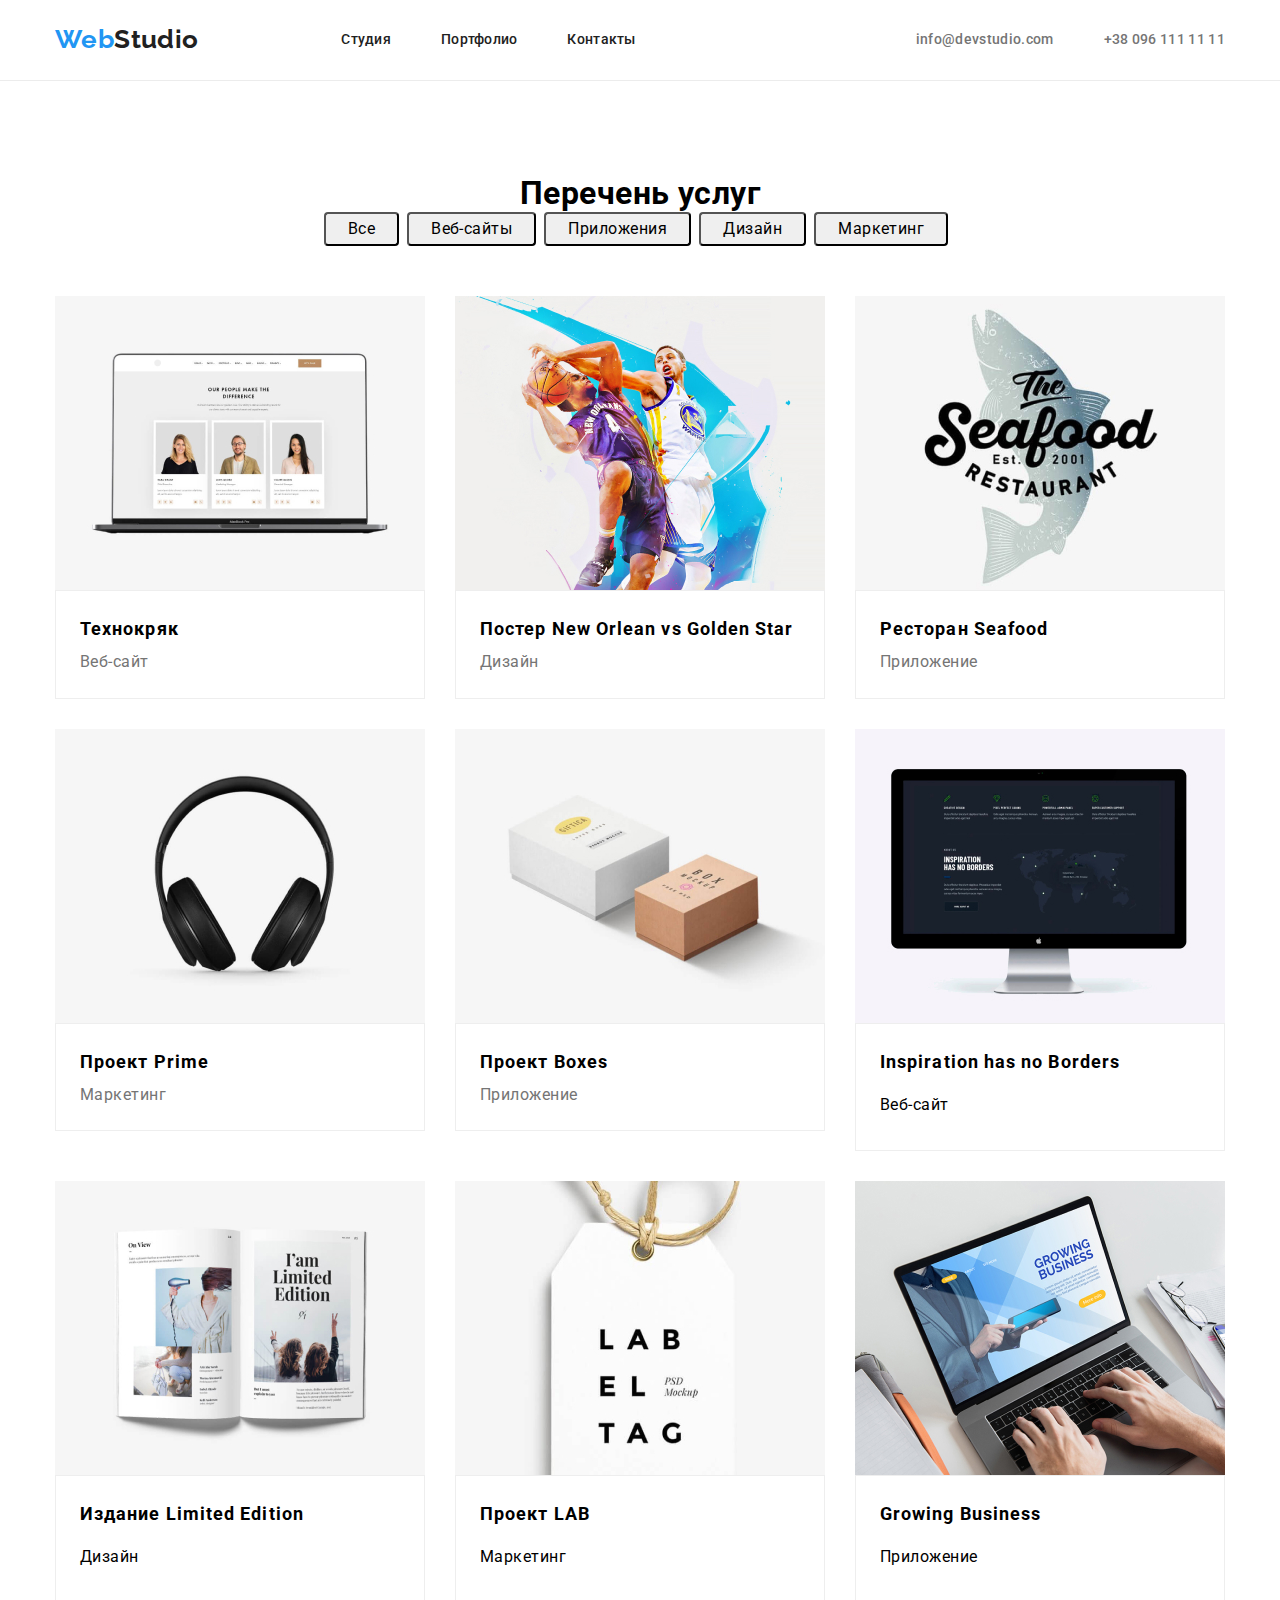
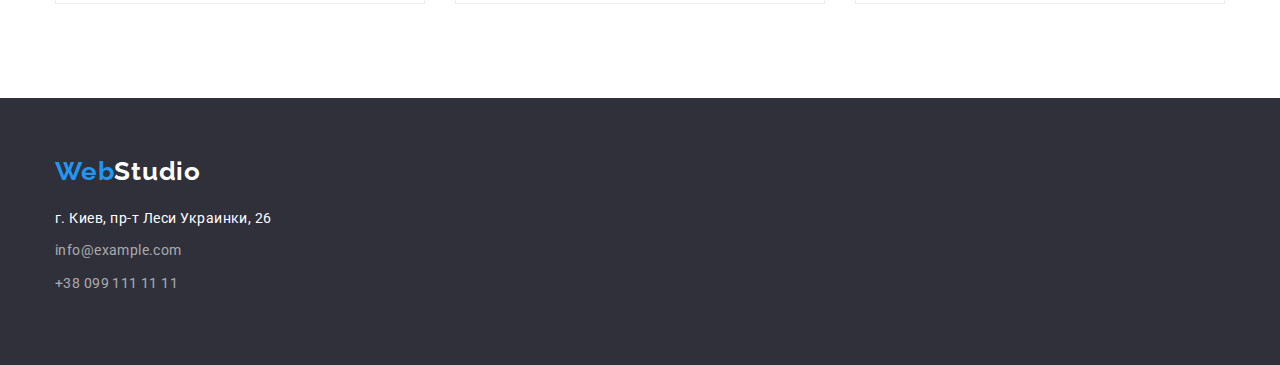
==== portfolio.html @ 9e4d769a "СКЛОНИРОВАН РЕПОЗИТОРИЙ" ====
<!DOCTYPE html>
<html lang="ru">

<head>
    <meta charset="UTF-8">
    <meta name="viewport" content="width=device-width, initial-scale=1.0">
    <title>Portfolio</title>
    <link
        href="https://fonts.googleapis.com/css2?family=Raleway:wght@700&family=Roboto:wght@400;500;700;900&display=swap"
        rel="stylesheet" />
    <link rel="stylesheet" href="./css/modern-normalize.css">
    <link rel="stylesheet" href="./css/portfolio.css">
    <link rel="stylesheet" href="./css/variables.css">
</head>

<body>
    <header class="header">
        <div class="container">
            <div class="containerheader">
                <nav class="nav-header">
                    <a href="#" class="nav-studio"><span class="span">Web</span>Studio</a>

                    <ul class="nav-list">
                        <li><a href="#" class="link">Студия</a></li>
                        <li><a href="./index.html" class="link">Портфолио</a></li>
                        <li><a href="#" class="link">Контакты</a></li>
                    </ul>
                </nav>
                <ul class="contacts">
                    <li><a href="#">info@devstudio.com</a></li>
                    <li><a href="#">+38 096 111 11 11</a></li>
                </ul>
            </div>
        </div>
    </header>

    <main>
        <section class="section-first">
            <div class="container">
                <h1 class="name">Перечень услуг</h1>
                <ul class="knopki">
                    <li><button type="button" class="button">Все</button></li>
                    <li><button type="button" class="button">Веб-сайты</button></li>
                    <li><button type="button" class="button">Приложения</button></li>
                    <li><button type="button" class="button">Дизайн</button></li>
                    <li><button type="button" class="button">Маркетинг</button></li>
                </ul>
            </div>

            <div class="container">
                <ul class="table">
                    <li class="item">
                        <article class="card">
                            <div class="card-thumb">
                                <img src="./images/tehnokryak.jpg" alt="tehnokryak" width="370" />
                            </div>

                            <div class="card-content">
                                <h2 class="table-title">Технокряк</h2>
                                <p class="card-text">Веб-сайт</p>
                            </div>
                        </article>
                    </li>
                    <li class="item">
                        <article class="card">
                            <div class="card-thumb">
                                <img src="./images/new orlean.jpg" alt="new orlean" width="370" />
                            </div>

                            <div class="card-content">
                                <h2 class="table-title">Постер New Orlean vs Golden Star</h2>
                                <p class="card-text">Дизайн</p>
                            </div>
                        </article>
                    </li>

                    <li class="item">
                        <article class="card">
                            <div class="card-thumb">
                                <img src="./images/seafood.jpg" alt="seafood" width="370" />
                            </div>

                            <div class="card-content">
                                <h2 class="table-title">Ресторан Seafood</h2>
                                <p class="card-text">Приложение</p>
                            </div>
                        </article>
                    </li>

                    <li class="item">
                        <article class="card">
                            <div class="card-thumb">
                                <img src="./images/proekt prime.jpg" alt="proekt prime" width="370" />
                            </div>

                            <div class="card-content">
                                <h2 class="table-title">Проект Prime</h2>
                                <p class="card-text">Маркетинг</p>
                            </div>
                        </article>
                    </li>

                    <li class="item">
                        <article class="card">
                            <div class="card-thumb">
                                <img src="./images/boxes.jpg" alt="boxes" width="370" />
                            </div>

                            <div class="card-content">
                                <h2 class="table-title">Проект Boxes</h2>
                                <p class="card-text">Приложение</p>
                            </div>
                        </article>
                    </li>

                    <li class="item">
                        <article class="card">
                            <div class="card-thumb">
                                <img src="./images/inspiration.jpg" alt="inspiration" width="370" />
                            </div>

                            <div class="card-content">
                                <h2 class="table-title">Inspiration has no Borders</h2>
                                <p class="paragraph">Веб-сайт</p>
                            </div>
                        </article>
                    </li>

                    <li class="item">
                        <article class="card">
                            <div class="card-thumb">
                                <img src="./images/limited.jpg" alt="limited" width="370" />
                            </div>

                            <div class="card-content">
                                <h2 class="table-title">Издание Limited Edition</h2>
                                <p class="paragraph">Дизайн</p>
                            </div>
                        </article>
                    </li>

                    <li class="item">
                        <article class="card">
                            <div class="card-thumb">
                                <img src="./images/lab.jpg" alt="lab" width="370" />
                            </div>

                            <div class="card-content">
                                <h2 class="table-title">Проект LAB</h2>
                                <p class="paragraph">Маркетинг</p>
                            </div>
                        </article>
                    </li>

                    <li class="item">
                        <article class="card">
                            <div class="card-thumb">
                                <img src="./images/growing.jpg" alt="growing" width="370" />
                            </div>

                            <div class="card-content">
                                <h2 class="table-title">Growing Business</h2>
                                <p class="paragraph">Приложение</p>
                            </div>
                        </article>
                    </li>
                </ul>
            </div>
        </section>
    </main>
    <footer class="footer">
        <div class="container-footer">
            <a href="#" class="footer-studio"><span class="span">Web</span>Studio</a>
            <address class="footer-street">
                <p class="info">
                    г. Киев, пр-т Леси Украинки, 26
                </p>
            </address>
            <address class="footer-mail">
                <p class="info">
                    <a href="mailto:info@example.com" class="mailto">info@example.com</a>
                </p>
                <p class="info">
                    <a href="tel:+380991111111" class="tel">+38 099 111 11 11</a>
                </p>
            </address>
        </div>
    </footer>
</body>

</html>
---- css/portfolio.css ----
html {
    box-sizing: border-box;
}

*,
*::before,
*::after {
    box-sizing: inherit;
}

body {
    font-family: 'Roboto', sans-serif;
    background-color: #FFFFFF;
    letter-spacing: 0.03em;
}

a {
    text-decoration: none;
} 

.container {
    width: 1200px;
    margin-left: auto;
    margin-right: auto;
    padding-left: 15px;
    padding-right: 15px;
}

.header {
    padding-top: 24px;
    padding-bottom: 25px;
    border-bottom: 1px solid #ECECEC;
}
.containerheader {
    display: flex;
    background-color:  #FFFFFF;
    letter-spacing: 0.02em;
}
a .span {
   color: #2196F3;
   font-family: 'Raleway', sans-serif;
   font-weight: 700;
   font-size: 26px;
   line-height: 1.2;
}

.nav-studio {
    color: var(--black-text);
    font-family: 'Raleway', sans-serif;
    font-weight: 700;
    font-size: 26px;
    line-height: 1.2;
    margin-right: 93px;
}

.nav-header,
.nav-list,
.contacts {
    display: flex;
    align-items: center;
}

.containerheader {
    justify-content: space-between;
    align-item: center;
    /*padding-top: 24px;*/
}
.nav-list {
    padding: 0;
    margin: 0;
}

.nav-list li {
    margin-left: 50px;
}
.contacts {
    pading: 0;
    margin: 0;
}

.contacts li:last-child{
    margin-left: 50px;
}
.link {
    font-family: 'Roboto', sans-serif;
    font-style: normal;
    font-weight: 500;
    color: var(--black-text);
    font-size: 14px;
    line-height: 1.14;
    letter-spacing: 0.02em;
}

.link:hover, 
.link:focus {
    color: var(--accent-color);
}

.contacts a {
    font-weight: 500;
    color: var(--grey-text);
    font-size: 14px;
    line-height: 1.14;
}

.contacts a:hover, 
.contacts a:focus {
    color: var(--accent-color);
}

/*.site-nav .link.current {
     color: var(--accent-color);
}
*/
.section-title {
    color:var(--black-text);
}


/*button*/
.section-first {
    padding-top: 94px;
    padding-bottom: 94px;
}
.name {
    padding: 0;
    margin: 0;
    text-align: center;
}

.knopki {
    display: flex;
    padding: 0;
    margin: 0;
    padding-bottom: 50px;
    font-weight: 500;
    font-size: 16px;
    color: var(--black-text);
    line-height: 1.6;
    justify-content: space-between;
    margin-left: auto;
    margin-right: auto;
    justify-content: center;  
}

.button {
    border-radius: 4px;
    margin-right: 8px;
    text-align: center;
    letter-spacing: 0.03em;
    padding: 6px 22px;
}
.knopki button:hover, 
.knopki button:focus {
    color: var(--accent-color);

}

.button:hover {
    curcor: pointer;
    background-color: var(--accent-color);
    color: white;
}

/*card*/
.table {
    padding: 0;
    margin: 0;

    display: flex;
    flex-wrap: wrap;

    margin-left: calc(-1 * var(--card-set-gap));
    margin-top: calc(-1 * var(--card-set-gap));
}

.table > .item {
    flex-basis: calc(100% / 3 - var(--card-set-gap));
    margin-left: var(--card-set-gap);
    margin-top: var(--card-set-gap);
}

img {
    display: block;
    max-width: 100%;
    height: auto;
}

.card-content {
    padding: 20px 24px;
     border: 1px solid #EEEEEE;
}

.table-title,
.card-text {
    margin: 0;
    padding: 0;
}
.table-title {
    font-weight: 700;
    font-size: 18px;
    line-height: 2;
    letter-spacing: 0.06em;

}

.card-text {
    /*margin-top: 4px;*/
    font-weight: 400;
    font-size: 16px;
    color: var(--grey-text);
    font-family: Roboto;
    line-height: 1.9;
}

/*footer*/
.footer {
    background-color: var(--baground-color);
    padding-bottom: 60px;
    padding-top: 58px;
}


.container-footer {
    max-width: 1200px;
    min-hight: 250px;
    margin-left: auto;
    margin-right: auto;
    padding-left: 15px;
    padding-right: 15px;
    /*padding-top: 60px;*/
}
.footer-studio,
.span {
    margin: 0;
    padding: 0;
}
.footer-studio {
    margin-top: 60px;
    font-weight: 700;
    font-size: 26px;
    line-height: 31px;
    letter-spacing: 0.03em;
    color: var(--white-text);
    font-family: Raleway, sans-serif;
}

.span {
    color: var(--accent-color);
    font-weight: 700;
    font-size: 26px;
    line-height: 31px;
    letter-spacing: 0.03em;
    font-family: Raleway, sans-serif;
}

.footer-street {
    margin-top: 20px;
    padding: 0;
    font-weight: 400;
    font-size: 14px;
    color: var(--white-text);
    line-height: 1.7;
}

.footer-street > .footer-mail:not(:last-child) {
    margin-bottom: 9px;
}

.info {
    margin: 0;
    padding: 0;
    margin-bottom: 9px;
}
.footer-mail {
    display: inline-block;
    font-style: normal;
    font-weight: 400;
    font-size: 14px;
    line-height: 1.7;
    letter-spacing: 0.03em;

}

.mailto, .tel {
    color: var(--grey-text-op06);

}
    
/*.mailto {
    margin-top: 9px;
    margin-bottom: 9px;
}
*/
/*.tel {
    margin-bottom: 60px;
}*/
---- css/variables.css ----
:root{
    --white-text: #FFFFFF;
    --grey-text: #757575;
    --grey-text-op06:rgba(255, 255, 255, 0.6);
    --black-text: #212121;
    --accent-color: #2196F3;
    --baground-color: #2F303A;
    --baground-second: #F5F4FA;
    --card-set-gap: 30px;
}
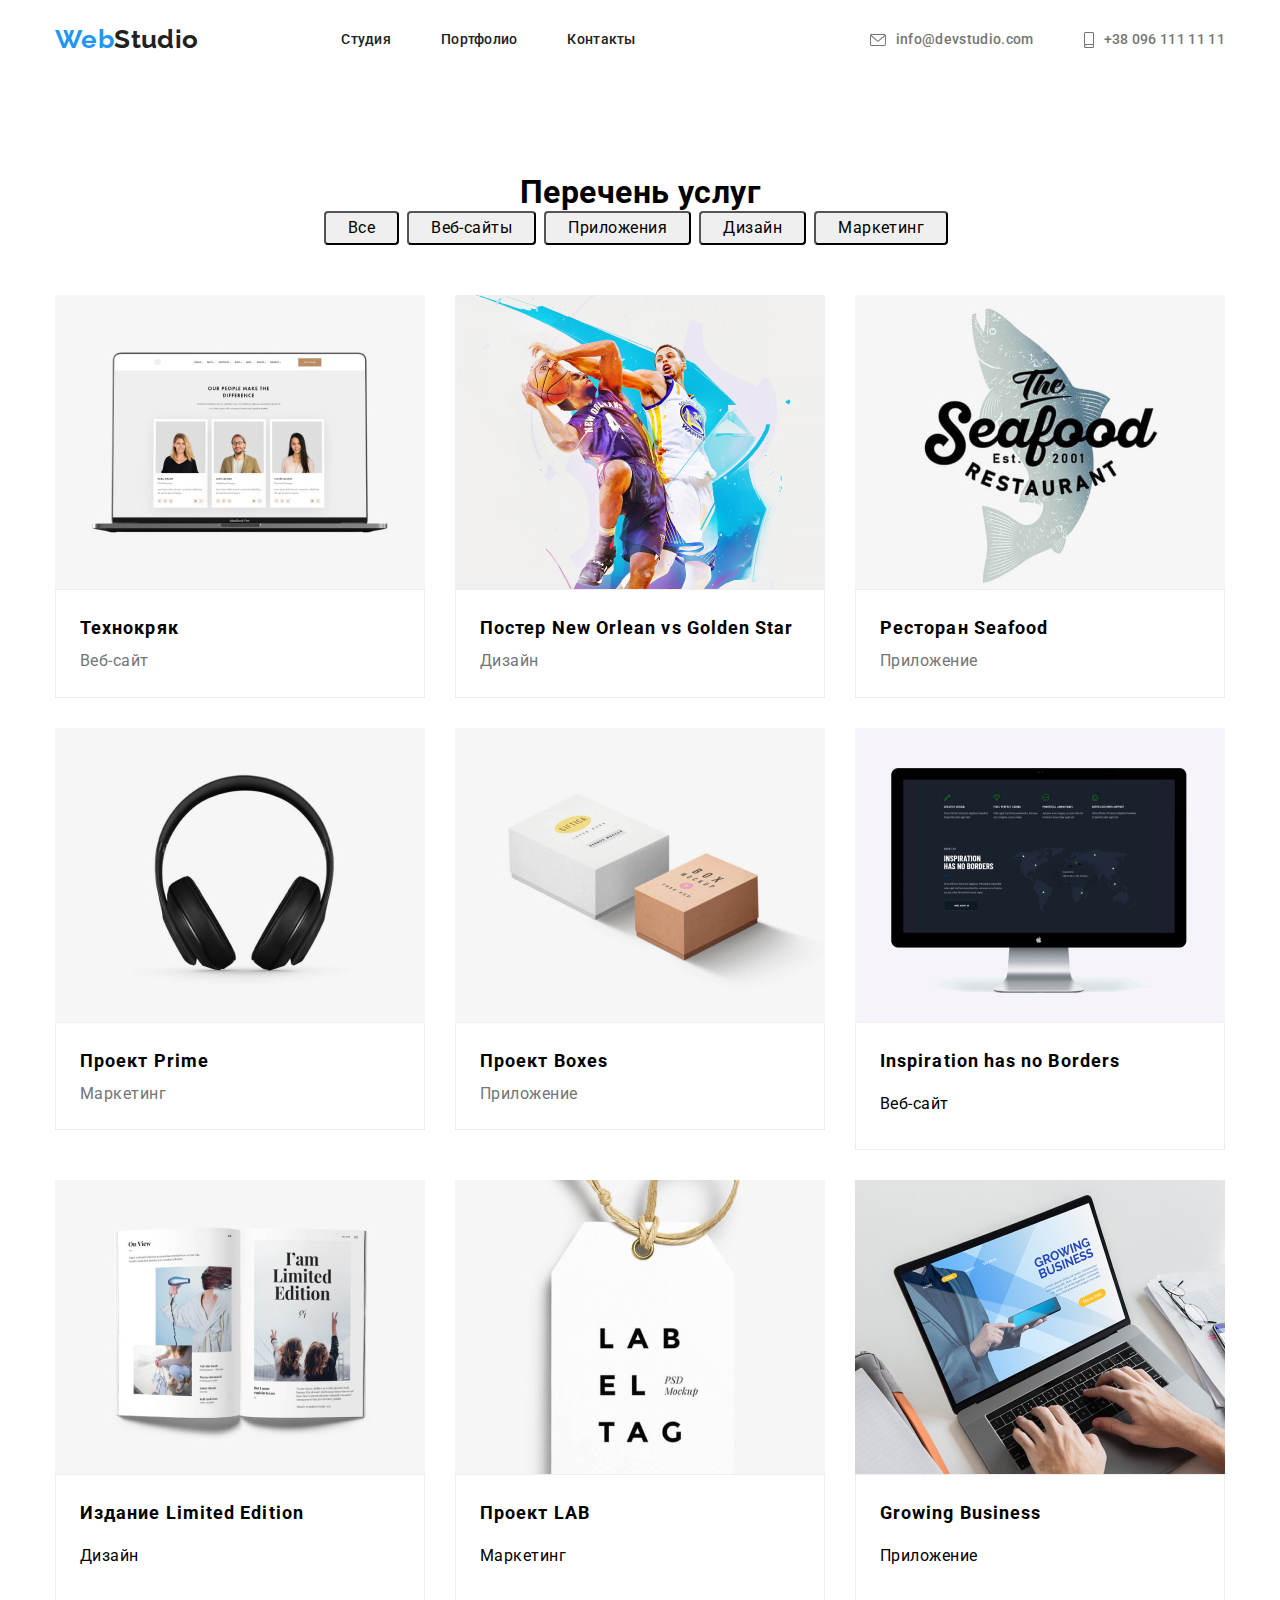
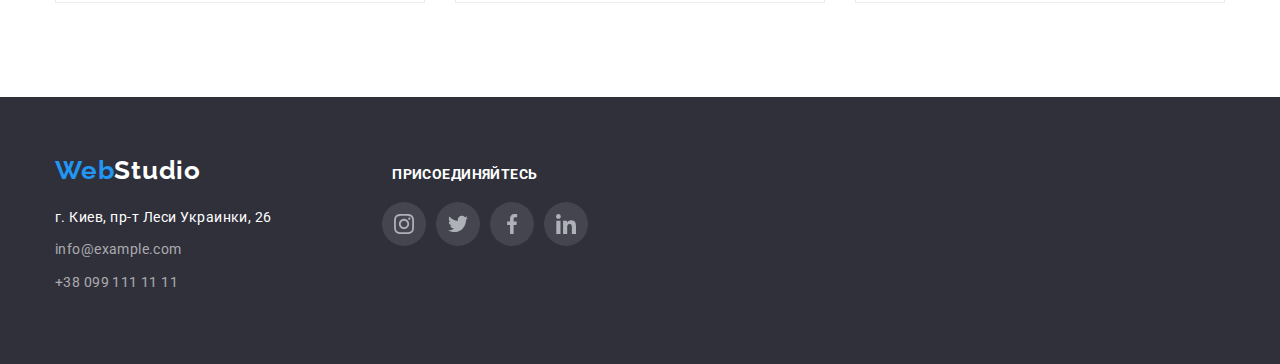
==== commit 8a7a7692: "добавление фона" ====
--- a/portfolio.html
+++ b/portfolio.html
@@ -22,13 +22,23 @@
 
                     <ul class="nav-list">
                         <li><a href="#" class="link">Студия</a></li>
-                        <li><a href="./index.html" class="link">Портфолио</a></li>
+                        <li><a href="./portfolio.html" class="link">Портфолио</a></li>
                         <li><a href="#" class="link">Контакты</a></li>
                     </ul>
                 </nav>
                 <ul class="contacts">
-                    <li><a href="#">info@devstudio.com</a></li>
-                    <li><a href="#">+38 096 111 11 11</a></li>
+                    <li class="item">
+                        <a href="mailto:info@example.com" class="mail">
+                            <svg class="icon-mail">
+                                <use href="./images/icon.svg#icon-mail"></use>
+                            </svg>info@devstudio.com</a>
+                    </li>
+                    <li class="item">
+                        <a href="tel:+380991111111" class="phone">
+                            <svg class="icon-phone">
+                                <use href="./images/icon.svg#icon-phone"></use>
+                            </svg>+38 096 111 11 11 </a>
+                    </li>
                 </ul>
             </div>
         </div>
@@ -170,20 +180,56 @@
     </main>
     <footer class="footer">
         <div class="container-footer">
-            <a href="#" class="footer-studio"><span class="span">Web</span>Studio</a>
-            <address class="footer-street">
-                <p class="info">
-                    г. Киев, пр-т Леси Украинки, 26
-                </p>
-            </address>
-            <address class="footer-mail">
-                <p class="info">
-                    <a href="mailto:info@example.com" class="mailto">info@example.com</a>
-                </p>
-                <p class="info">
-                    <a href="tel:+380991111111" class="tel">+38 099 111 11 11</a>
-                </p>
-            </address>
+            <div class="footer-contacts">
+                <a href="#" class="footer-studio"><span class="span">Web</span>Studio</a>
+                <address class="footer-street">
+                    <p class="info">
+                        г. Киев, пр-т Леси Украинки, 26
+                    </p>
+                </address>
+                <address class="footer-mail">
+                    <p class="info">
+                        <a href="mailto:info@example.com" class="mailto">info@example.com</a>
+                    </p>
+                    <p class="info">
+                        <a href="tel:+380991111111" class="tel">+38 099 111 11 11</a>
+                    </p>
+                </address>
+            </div>
+
+            <div class="add-us">
+                <h2 class="add-title">присоединяйтесь</h2>
+                <ul class="social-icons">
+                    <li>
+                        <a href="#">
+                            <svg>
+                                <use href="./images/icon.svg#icon-instagram" width="20"></use>
+                            </svg>
+                        </a>
+                    </li>
+                    <li>
+                        <a href="#">
+                            <svg>
+                                <use href="./images/icon.svg#icon-twitter" width="20"></use>
+                            </svg>
+                        </a>
+                    </li>
+                    <li>
+                        <a href="#">
+                            <svg>
+                                <use href="./images/icon.svg#icon-fb" width="20"></use>
+                            </svg>
+                        </a>
+                    </li>
+                    <li>
+                        <a href="#">
+                            <svg>
+                                <use href="./images/icon.svg#icon-in" width="20"></use>
+                            </svg>
+                        </a>
+                    </li>
+                </ul>
+            </div>
         </div>
     </footer>
 </body>
--- a/css/portfolio.css
+++ b/css/portfolio.css
@@ -29,12 +29,13 @@
 .header {
     padding-top: 24px;
     padding-bottom: 25px;
-    border-bottom: 1px solid #ECECEC;
+    /*border-bottom: 1px solid #ECECEC;*/
 }
 .containerheader {
     display: flex;
     background-color:  #FFFFFF;
     letter-spacing: 0.02em;
+    /*border-bottom: 1px solid #ECECEC;*/
 }
 a .span {
    color: #2196F3;
@@ -94,6 +95,37 @@
 .link:hover, 
 .link:focus {
     color: var(--accent-color);
+}
+.mail,
+.phone {
+    display: block;
+    display: flex;
+    align-items: center;
+}
+
+.icon-mail {
+    display: block;
+    width: 16px;
+    height: 12px;
+    margin-right: 10px;
+    fill: var(--grey-text);
+}
+
+.icon-phone {
+    display: block;
+    width: 10px;
+    height: 16px;
+    margin-right: 10px;
+    fill: var(--grey-text);
+}
+.icon-mail:hover,
+.icon-mail:focus {
+    fill: var(--accent-color);
+}
+
+.icon-phone:hover,
+.icon-phone:focus {
+    fill: var(--accent-color);
 }
 
 .contacts a {
@@ -153,6 +185,7 @@
 .knopki button:hover, 
 .knopki button:focus {
     color: var(--accent-color);
+    color: #fff;
 
 }
 
@@ -213,6 +246,12 @@
     line-height: 1.9;
 }
 
+.card:hover, 
+.card:focus {
+    box-shadow: 0px 1px 1px rgba(0, 0, 0, 0.12), 0px 4px 4px rgba(0, 0, 0, 0.06), 1px 4px 6px rgba(0, 0, 0, 0.16);
+
+}
+
 /*footer*/
 .footer {
     background-color: var(--baground-color);
@@ -228,7 +267,13 @@
     margin-right: auto;
     padding-left: 15px;
     padding-right: 15px;
-    /*padding-top: 60px;*/
+    display: flex;
+    align-items: baseline;
+}
+
+.footer-contacts {
+    max-width: 232px;
+    margin-right: 70px;
 }
 .footer-studio,
 .span {
@@ -236,7 +281,7 @@
     padding: 0;
 }
 .footer-studio {
-    margin-top: 60px;
+    /*margin-top: 60px;*/
     font-weight: 700;
     font-size: 26px;
     line-height: 31px;
@@ -287,11 +332,75 @@
 
 }
     
-/*.mailto {
+.mailto {
     margin-top: 9px;
     margin-bottom: 9px;
 }
-*/
-/*.tel {
-    margin-bottom: 60px;
-}*/+
+.add-us{
+    justify-content: center;
+    align-items: baseline; 
+    margin: 0;
+    padding: 0;
+}
+
+.add-title {
+    font-family: Roboto;
+    font-weight: 700;
+    font-size: 14px;
+    line-height: 1.14;
+    letter-spacing: 0.03em;
+    text-transform: uppercase;
+
+    color: var(--white-text);
+    justify-content: center;
+    text-align: center;
+    margin: 0;
+    padding: 0;
+    margin-bottom: 20px;
+}
+
+.social-icons {
+    display: flex;
+    justify-content: center;
+    align-items: center;
+    padding-bottom: 30px;
+}
+
+.social-icons li {
+    width: 44px;
+    height: 44px;
+}
+
+
+.social-icons a,
+.social-icons svg {
+    display: flex;
+    justify-content: center;
+    align-items: center;
+    height: inherit;
+    width: inherit;
+    fill: var( --social-color);
+}
+.social-icons li:not(:last-child) {
+    margin-right: 10px;
+}
+
+.social-icons svg {
+    padding-left: 12px;
+}
+.social-icons svg:hover,
+.social-icons svg:focus {
+    fill: var(--accent-color);
+    background-color: var(--accent-color);
+    fill: var(--white-text);
+    border-radius: 50%;
+}
+
+.social-icons a{
+    justify-content: center;
+    align-items: baseline; 
+    background-color: var(--social-icon);
+    border-radius: 50%;
+    drop-shadow: (0px 4px 4px rgba(0, 0, 0, 0.25));
+}
--- a/css/variables.css
+++ b/css/variables.css
@@ -7,4 +7,6 @@
     --baground-color: #2F303A;
     --baground-second: #F5F4FA;
     --card-set-gap: 30px;
+    --social-icon: rgba(255, 255, 255, 0.1);
+    --social-color: #AFB1B8;
 }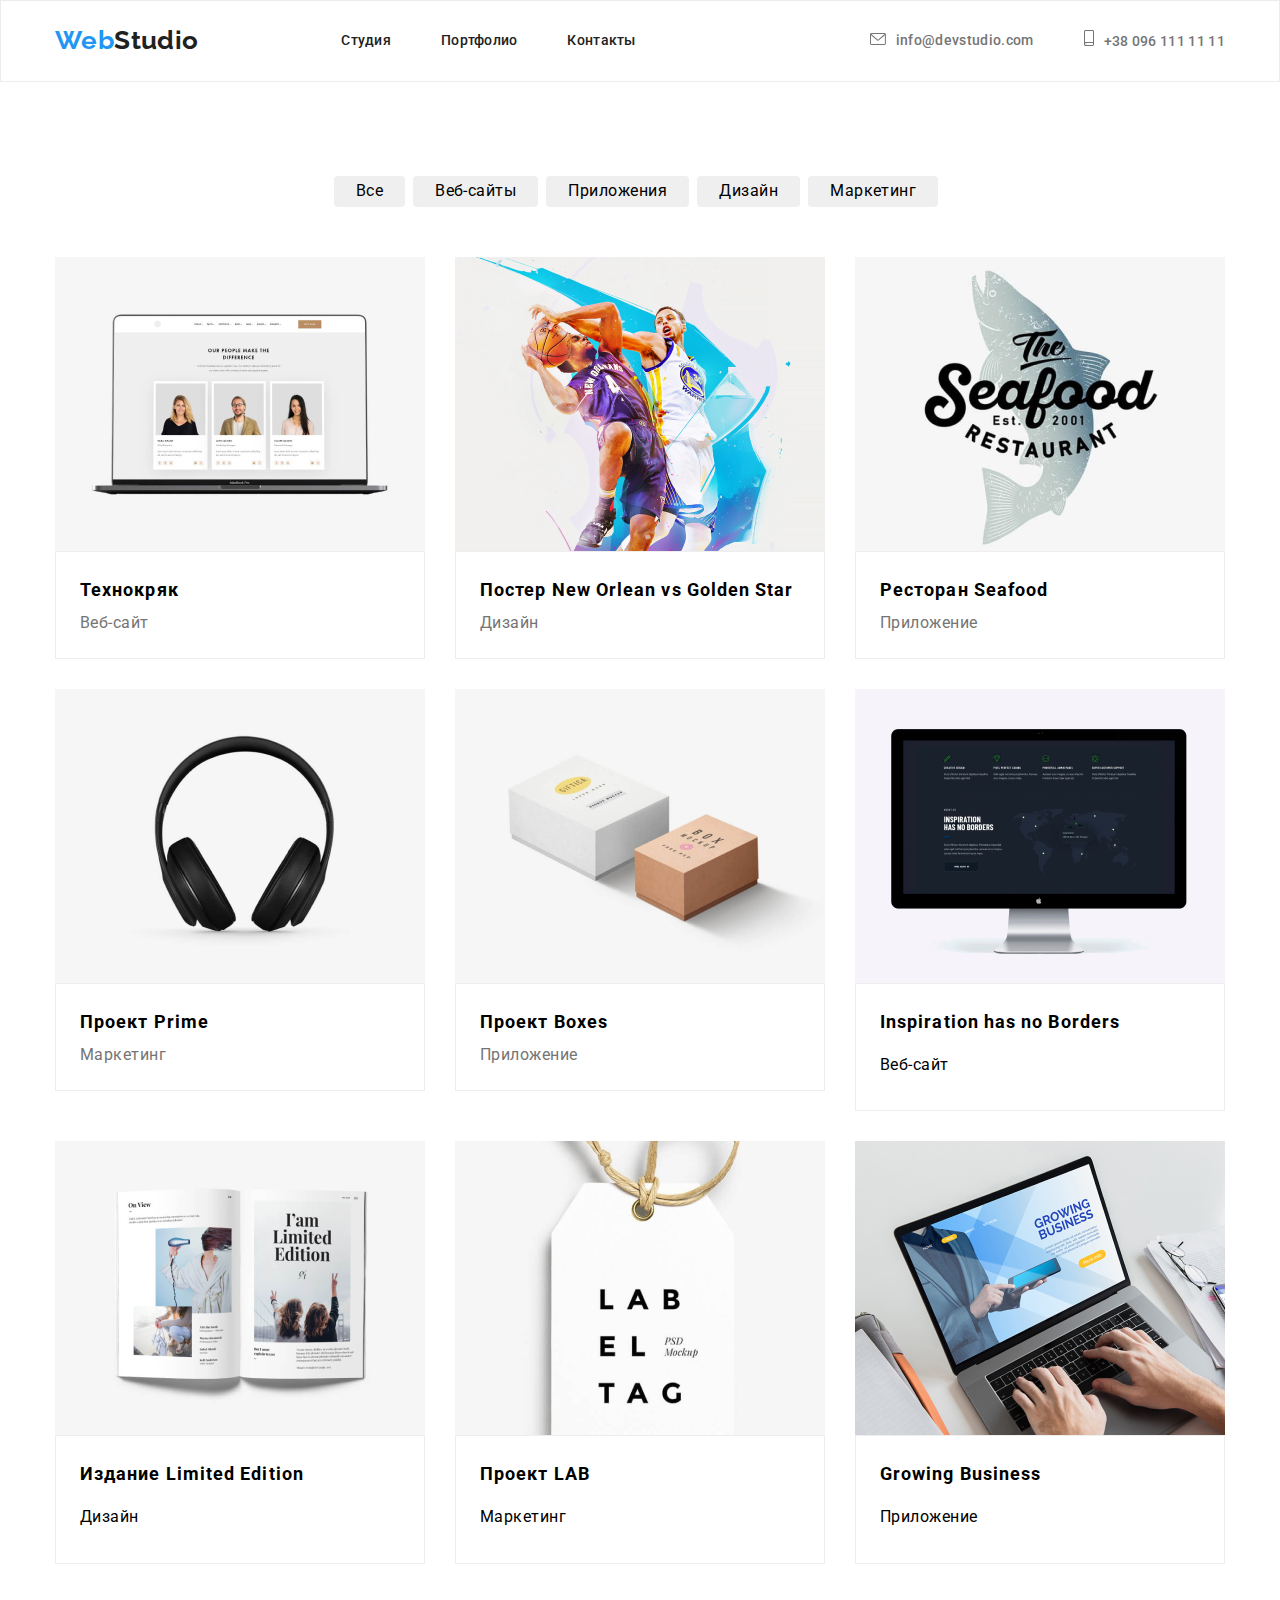
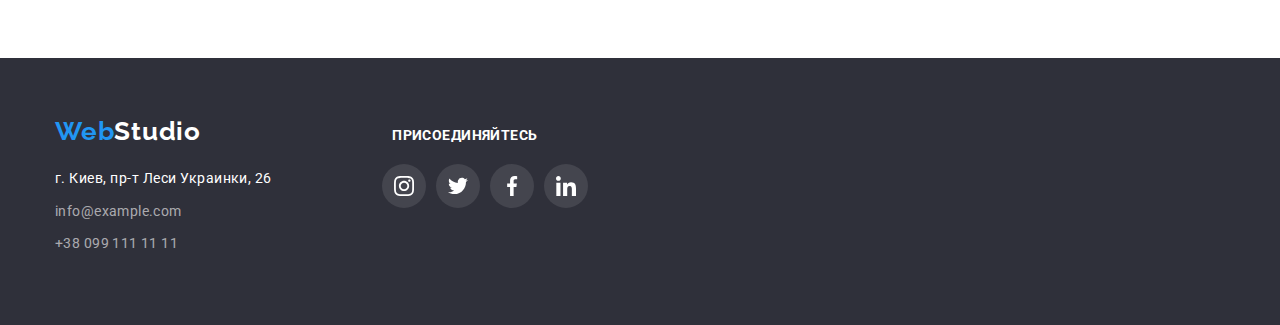
==== commit 5cc487c8: "исправление отступов и цветоа" ====
--- a/portfolio.html
+++ b/portfolio.html
@@ -28,14 +28,14 @@
                 </nav>
                 <ul class="contacts">
                     <li class="item">
-                        <a href="mailto:info@example.com" class="mail">
-                            <svg class="icon-mail">
+                        <a href="mailto:info@example.com" class="head-item">
+                            <svg class="icon-svg" width="16px" height="12px">
                                 <use href="./images/icon.svg#icon-mail"></use>
                             </svg>info@devstudio.com</a>
                     </li>
                     <li class="item">
-                        <a href="tel:+380991111111" class="phone">
-                            <svg class="icon-phone">
+                        <a href="tel:+380991111111" class="head-item">
+                            <svg class="icon-svg" width="10px" height="16px">
                                 <use href="./images/icon.svg#icon-phone"></use>
                             </svg>+38 096 111 11 11 </a>
                     </li>
--- a/css/portfolio.css
+++ b/css/portfolio.css
@@ -30,6 +30,7 @@
     padding-top: 24px;
     padding-bottom: 25px;
     /*border-bottom: 1px solid #ECECEC;*/
+    border: 1px solid #ECECEC;
 }
 .containerheader {
     display: flex;
@@ -96,38 +97,6 @@
 .link:focus {
     color: var(--accent-color);
 }
-.mail,
-.phone {
-    display: block;
-    display: flex;
-    align-items: center;
-}
-
-.icon-mail {
-    display: block;
-    width: 16px;
-    height: 12px;
-    margin-right: 10px;
-    fill: var(--grey-text);
-}
-
-.icon-phone {
-    display: block;
-    width: 10px;
-    height: 16px;
-    margin-right: 10px;
-    fill: var(--grey-text);
-}
-.icon-mail:hover,
-.icon-mail:focus {
-    fill: var(--accent-color);
-}
-
-.icon-phone:hover,
-.icon-phone:focus {
-    fill: var(--accent-color);
-}
-
 .contacts a {
     font-weight: 500;
     color: var(--grey-text);
@@ -135,21 +104,24 @@
     line-height: 1.14;
 }
 
-.contacts a:hover, 
-.contacts a:focus {
+.head-item:hover,
+.head-item:focus {
     color: var(--accent-color);
 }
 
-/*.site-nav .link.current {
-     color: var(--accent-color);
-}
-*/
+.icon-svg {
+    margin-right: 10px;
+    fill: currentColor;
+}
+
 .section-title {
     color:var(--black-text);
 }
 
-
 /*button*/
+.name {
+    display: none;
+}
 .section-first {
     padding-top: 94px;
     padding-bottom: 94px;
@@ -181,12 +153,13 @@
     text-align: center;
     letter-spacing: 0.03em;
     padding: 6px 22px;
+    border: none;
 }
 .knopki button:hover, 
 .knopki button:focus {
     color: var(--accent-color);
     color: #fff;
-
+    box-shadow: 0px 3px 1px rgba(0, 0, 0, 0.1), 0px 1px 2px rgba(0, 0, 0, 0.08), 0px 2px 2px rgba(0, 0, 0, 0.12);
 }
 
 .button:hover {
@@ -365,6 +338,8 @@
     justify-content: center;
     align-items: center;
     padding-bottom: 30px;
+    
+    
 }
 
 .social-icons li {
@@ -380,7 +355,7 @@
     align-items: center;
     height: inherit;
     width: inherit;
-    fill: var( --social-color);
+    fill: var(--white-text);
 }
 .social-icons li:not(:last-child) {
     margin-right: 10px;
@@ -395,6 +370,7 @@
     background-color: var(--accent-color);
     fill: var(--white-text);
     border-radius: 50%;
+    drop-shadow: (0px 4px 4px rgba(0, 0, 0, 0.25));
 }
 
 .social-icons a{
